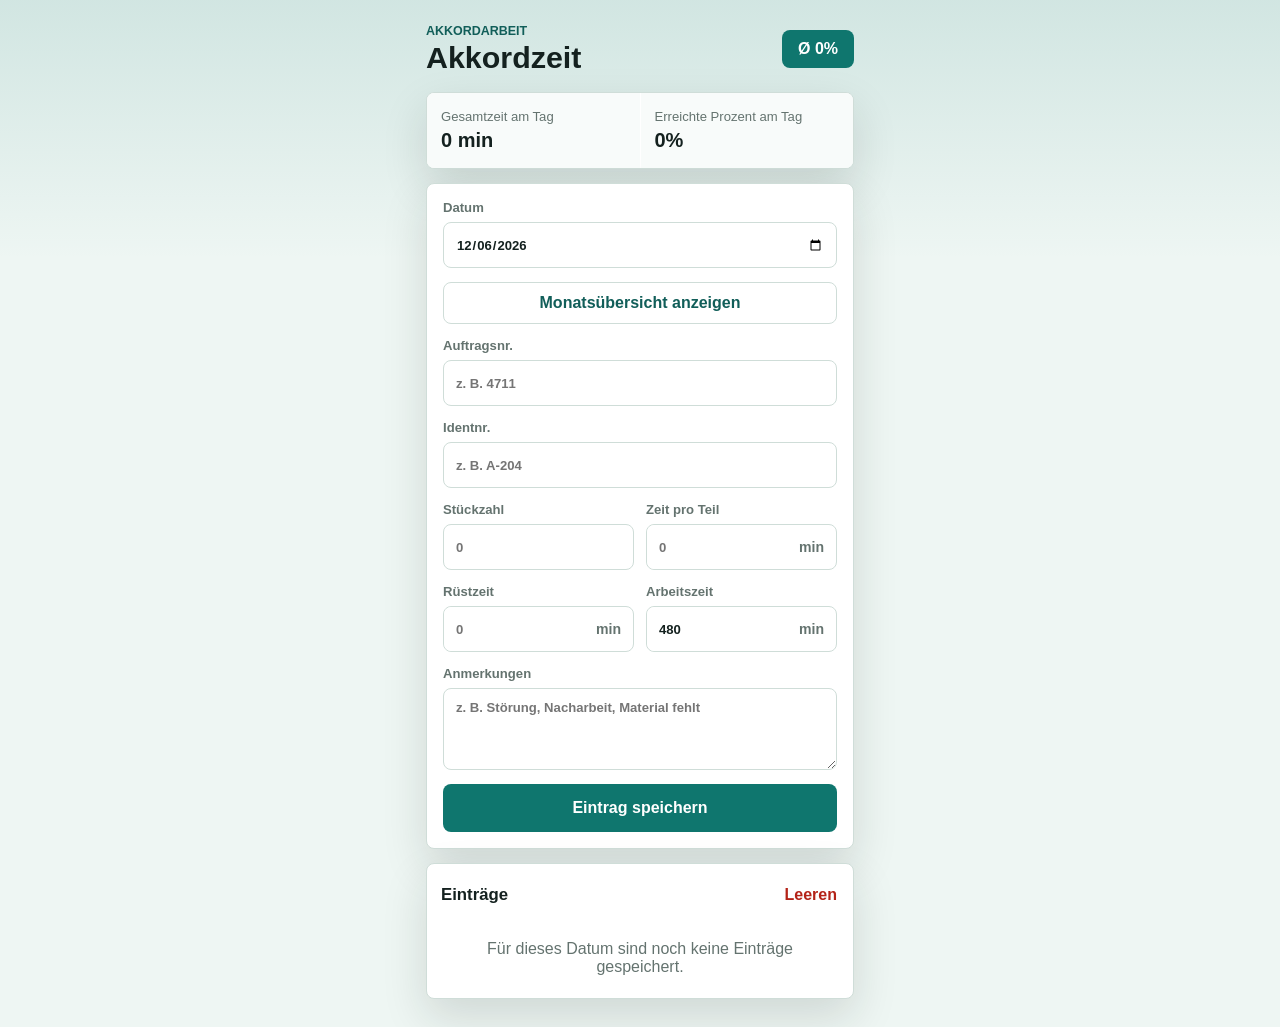
==== index.html @ b7f834a4 "Initial commit via Netlify [skip ci]" ====
<!doctype html>
<html lang="de">
  <head>
    <meta charset="utf-8">
    <meta name="viewport" content="width=device-width, initial-scale=1">
    <meta name="theme-color" content="#0f766e">
    <title>Akkordzeit</title>
    <link rel="manifest" href="manifest.webmanifest">
    <link rel="stylesheet" href="styles.css">
  </head>
  <body>
    <main class="app-shell">
      <header class="topbar">
        <div>
          <p class="eyebrow">Akkordarbeit</p>
          <h1>Akkordzeit</h1>
        </div>
        <output id="statusBadge" class="status-badge">Ø 0%</output>
      </header>

      <section class="summary" aria-label="Berechnung">
        <div>
          <span>Gesamtzeit am Tag</span>
          <strong id="totalTime">0 min</strong>
        </div>
        <div>
          <span>Erreichte Prozent am Tag</span>
          <strong id="percentage">0%</strong>
        </div>
      </section>

      <form id="workForm" class="entry-form">
        <label>
          Datum
          <input id="date" name="date" type="date" required>
        </label>

        <button type="button" id="calendarToggle" class="calendar-toggle" aria-expanded="false" aria-controls="calendarPanel">
          Monatsübersicht anzeigen
        </button>

        <section id="calendarPanel" class="calendar-panel is-collapsed" aria-label="Monatsübersicht">
          <div class="calendar-header">
            <button type="button" id="previousMonth" class="calendar-nav" aria-label="Vorheriger Monat">‹</button>
            <strong id="calendarTitle">Monat</strong>
            <button type="button" id="nextMonth" class="calendar-nav" aria-label="Nächster Monat">›</button>
          </div>
          <div class="calendar-weekdays" aria-hidden="true">
            <span>Mo</span>
            <span>Di</span>
            <span>Mi</span>
            <span>Do</span>
            <span>Fr</span>
            <span>Sa</span>
            <span>So</span>
          </div>
          <div id="calendarGrid" class="calendar-grid"></div>
        </section>

        <label>
          Auftragsnr.
          <input id="orderNumber" name="orderNumber" type="text" inputmode="numeric" autocomplete="off" placeholder="z. B. 4711">
        </label>

        <label>
          Identnr.
          <input id="identNumber" name="identNumber" type="text" autocomplete="off" placeholder="z. B. A-204">
        </label>

        <div class="field-row">
          <label>
            Stückzahl
            <input id="quantity" name="quantity" type="number" min="0" step="1" inputmode="numeric" placeholder="0">
          </label>

          <label>
            Zeit pro Teil
            <div class="unit-input">
              <input id="timePerPart" name="timePerPart" type="number" min="0" step="0.01" inputmode="decimal" placeholder="0">
              <span>min</span>
            </div>
          </label>
        </div>

        <div class="field-row">
          <label>
            Rüstzeit
            <div class="unit-input">
              <input id="setupTime" name="setupTime" type="number" min="0" step="0.01" inputmode="decimal" placeholder="0">
              <span>min</span>
            </div>
          </label>

          <label>
            Arbeitszeit
            <div class="unit-input">
              <input id="availableTime" name="availableTime" type="number" min="0" step="1" inputmode="numeric" value="480">
              <span>min</span>
            </div>
          </label>
        </div>

        <label>
          Anmerkungen
          <textarea id="notes" name="notes" rows="3" placeholder="z. B. Störung, Nacharbeit, Material fehlt"></textarea>
        </label>

        <button type="button" id="saveEntry" class="primary-action">Eintrag speichern</button>
      </form>

      <section class="history-section" aria-label="Gespeicherte Einträge">
        <div class="section-heading">
          <h2>Einträge</h2>
          <button type="button" id="clearEntries" class="text-action">Leeren</button>
        </div>
        <ol id="entryList" class="entry-list"></ol>
      </section>
    </main>

    <script src="app.js"></script>
  </body>
</html>
---- styles.css ----
:root {
  color-scheme: light;
  --bg: #eef6f3;
  --panel: #ffffff;
  --text: #14211f;
  --muted: #64736f;
  --line: #cfddd8;
  --brand: #0f766e;
  --brand-strong: #115e59;
  --accent: #f59e0b;
  --danger: #b42318;
  --shadow: 0 18px 45px rgba(20, 33, 31, 0.14);
}

* {
  box-sizing: border-box;
}

body {
  margin: 0;
  min-height: 100vh;
  background:
    linear-gradient(180deg, rgba(15, 118, 110, 0.13), transparent 260px),
    var(--bg);
  color: var(--text);
  font-family: Arial, Helvetica, sans-serif;
}

button,
input,
textarea {
  font: inherit;
}

.app-shell {
  width: min(100%, 460px);
  min-height: 100vh;
  margin: 0 auto;
  padding: 20px 16px 28px;
}

.topbar {
  display: flex;
  align-items: center;
  justify-content: space-between;
  gap: 16px;
  padding: 4px 0 18px;
}

.eyebrow {
  margin: 0 0 3px;
  color: var(--brand-strong);
  font-size: 0.78rem;
  font-weight: 700;
  text-transform: uppercase;
}

h1,
h2,
p {
  margin: 0;
}

h1 {
  font-size: 1.9rem;
  line-height: 1.1;
}

h2 {
  font-size: 1.05rem;
}

.status-badge {
  flex: 0 0 auto;
  min-width: 72px;
  padding: 10px 12px;
  border-radius: 8px;
  background: var(--brand);
  color: #fff;
  font-weight: 800;
  text-align: center;
}

.summary,
.entry-form,
.history-section {
  border: 1px solid var(--line);
  border-radius: 8px;
  background: var(--panel);
  box-shadow: var(--shadow);
}

.summary {
  display: grid;
  grid-template-columns: 1fr 1fr;
  gap: 1px;
  overflow: hidden;
  margin-bottom: 14px;
}

.summary div {
  display: grid;
  gap: 5px;
  padding: 16px 14px;
  background: #f8fbfa;
}

.summary span,
label,
.entry-meta {
  color: var(--muted);
  font-size: 0.82rem;
}

.summary strong {
  font-size: 1.25rem;
}

.entry-form {
  display: grid;
  gap: 14px;
  padding: 16px;
}

label {
  display: grid;
  gap: 7px;
  font-weight: 700;
}

input {
  width: 100%;
  min-height: 46px;
  border: 1px solid var(--line);
  border-radius: 8px;
  background: #fff;
  color: var(--text);
  padding: 11px 12px;
  outline: none;
}

textarea {
  width: 100%;
  min-height: 82px;
  resize: vertical;
  border: 1px solid var(--line);
  border-radius: 8px;
  background: #fff;
  color: var(--text);
  padding: 11px 12px;
  outline: none;
}

input:focus,
textarea:focus {
  border-color: var(--brand);
  box-shadow: 0 0 0 3px rgba(15, 118, 110, 0.16);
}

.field-row {
  display: grid;
  grid-template-columns: 1fr 1fr;
  gap: 12px;
}

.calendar-panel {
  display: grid;
  gap: 10px;
  border: 1px solid var(--line);
  border-radius: 8px;
  padding: 12px;
  background: #f8fbfa;
}

.calendar-toggle {
  min-height: 42px;
  border: 1px solid var(--line);
  border-radius: 8px;
  background: #fff;
  color: var(--brand-strong);
  cursor: pointer;
  font-weight: 800;
}

.calendar-panel.is-collapsed {
  display: none;
}

.calendar-header,
.calendar-weekdays,
.calendar-grid {
  display: grid;
  grid-template-columns: repeat(7, 1fr);
  gap: 6px;
}

.calendar-header {
  grid-template-columns: 40px 1fr 40px;
  align-items: center;
}

.calendar-header strong {
  text-align: center;
  text-transform: capitalize;
}

.calendar-nav,
.calendar-day {
  border: 1px solid var(--line);
  border-radius: 8px;
  background: #fff;
  color: var(--text);
  cursor: pointer;
  font-weight: 800;
}

.calendar-nav {
  min-height: 36px;
  font-size: 1.2rem;
}

.calendar-weekdays span {
  color: var(--muted);
  font-size: 0.72rem;
  font-weight: 800;
  text-align: center;
}

.calendar-day,
.calendar-spacer {
  aspect-ratio: 1;
  min-width: 0;
}

.calendar-day.has-entries {
  border-color: var(--accent);
  background: #fff4d6;
  color: #6f4b00;
}

.calendar-day.is-selected {
  border-color: var(--brand);
  background: var(--brand);
  color: #fff;
}

.unit-input {
  display: grid;
  grid-template-columns: 1fr auto;
  align-items: center;
  border: 1px solid var(--line);
  border-radius: 8px;
  background: #fff;
}

.unit-input:focus-within {
  border-color: var(--brand);
  box-shadow: 0 0 0 3px rgba(15, 118, 110, 0.16);
}

.unit-input input {
  min-height: 44px;
  border: 0;
  box-shadow: none;
}

.unit-input span {
  padding-right: 12px;
  color: var(--muted);
  font-size: 0.88rem;
}

.primary-action,
.text-action {
  border: 0;
  border-radius: 8px;
  cursor: pointer;
  font-weight: 800;
}

.primary-action {
  min-height: 48px;
  background: var(--brand);
  color: #fff;
}

.primary-action:active {
  background: var(--brand-strong);
}

.history-section {
  margin-top: 14px;
  padding: 14px;
}

.section-heading {
  display: flex;
  align-items: center;
  justify-content: space-between;
  gap: 12px;
  margin-bottom: 10px;
}

.text-action {
  background: transparent;
  color: var(--danger);
  padding: 8px 2px;
}

.entry-list {
  display: grid;
  gap: 10px;
  margin: 0;
  padding: 0;
  list-style: none;
}

.entry-card {
  position: relative;
  display: grid;
  gap: 8px;
  border: 1px solid var(--line);
  border-radius: 8px;
  padding: 12px;
  background: #fbfdfc;
}

.entry-title {
  display: flex;
  justify-content: space-between;
  align-items: flex-start;
  gap: 10px;
  padding-right: 72px;
  font-weight: 800;
}

.entry-head {
  display: grid;
  gap: 3px;
  min-width: 0;
}

.entry-ident {
  color: var(--text);
  font-size: 1.08rem;
  line-height: 1.15;
  overflow-wrap: anywhere;
}

.entry-order {
  color: var(--muted);
  font-size: 0.85rem;
  font-weight: 700;
  overflow-wrap: anywhere;
}

.entry-percent {
  flex: 0 0 auto;
  color: var(--brand-strong);
}

.entry-note {
  border-left: 3px solid var(--accent);
  padding-left: 9px;
  color: var(--text);
  font-size: 0.9rem;
}

.delete-entry {
  position: absolute;
  top: 8px;
  right: 8px;
  border: 0;
  border-radius: 8px;
  background: #fee4e2;
  color: var(--danger);
  cursor: pointer;
  font-size: 0.78rem;
  font-weight: 800;
  padding: 7px 8px;
}

.empty-state {
  padding: 18px 4px 8px;
  color: var(--muted);
  text-align: center;
}

@media (max-width: 360px) {
  .app-shell {
    padding-inline: 12px;
  }

  .field-row,
  .summary {
    grid-template-columns: 1fr;
  }

  .calendar-panel {
    padding: 10px;
  }

  .calendar-header,
  .calendar-weekdays,
  .calendar-grid {
    gap: 4px;
  }
}
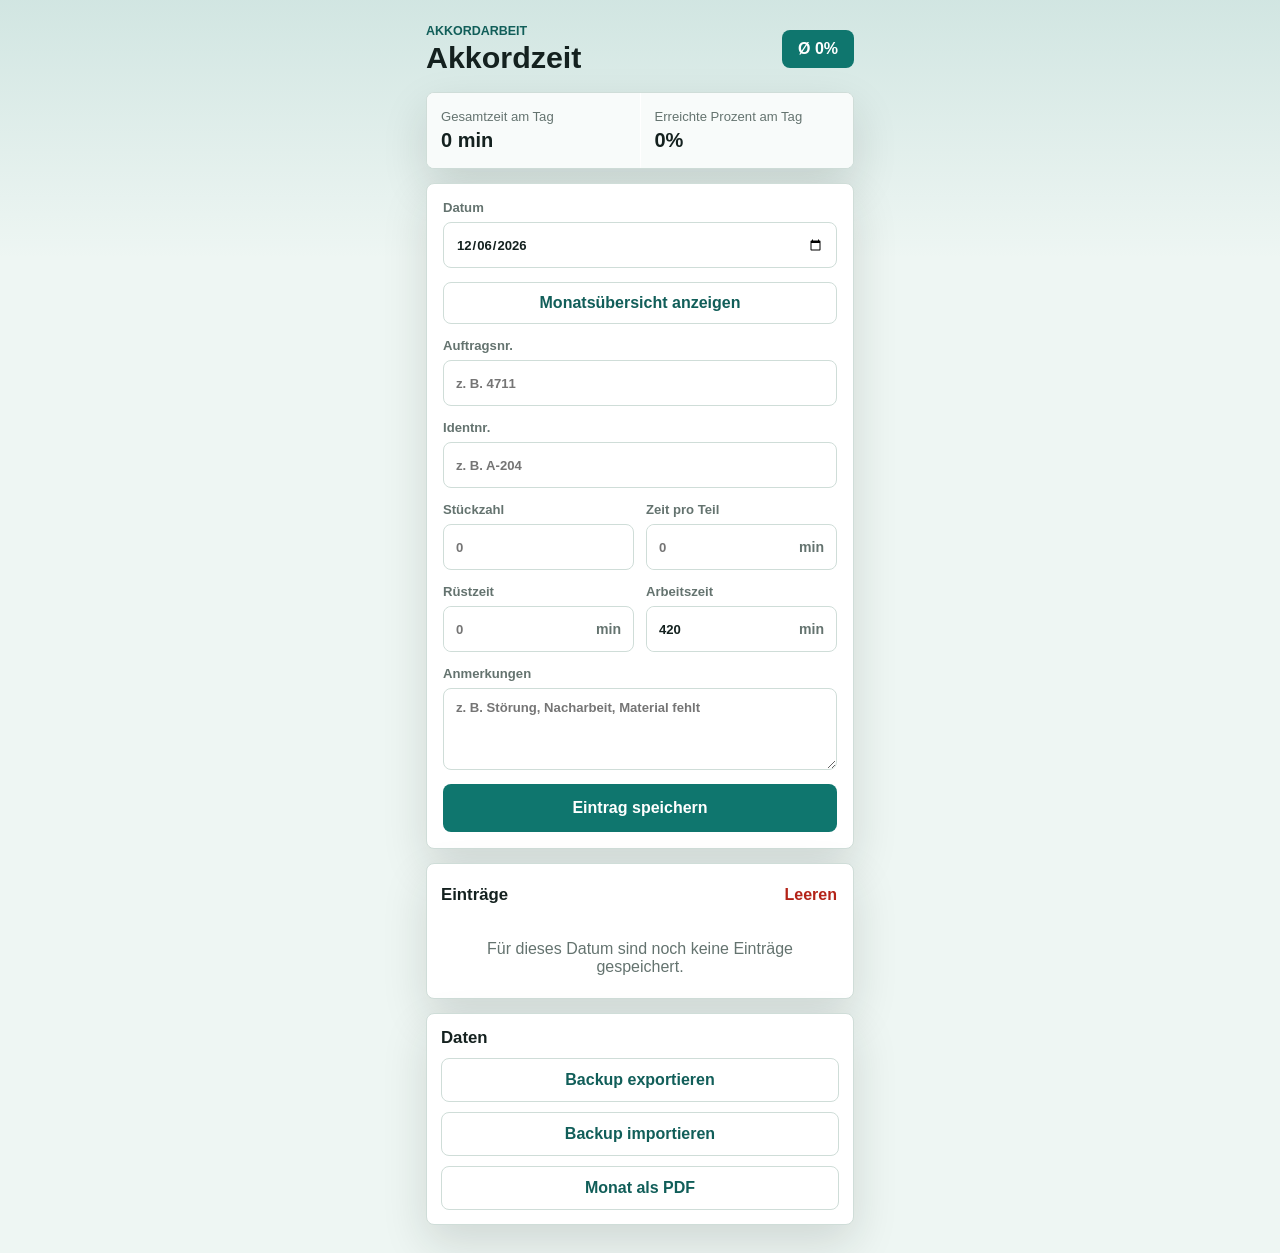
==== commit 30980804: "Add files via upload" ====
--- a/index.html
+++ b/index.html
@@ -94,7 +94,7 @@
           <label>
             Arbeitszeit
             <div class="unit-input">
-              <input id="availableTime" name="availableTime" type="number" min="0" step="1" inputmode="numeric" value="480">
+              <input id="availableTime" name="availableTime" type="number" min="0" step="1" inputmode="numeric" value="420">
               <span>min</span>
             </div>
           </label>
@@ -115,7 +115,21 @@
         </div>
         <ol id="entryList" class="entry-list"></ol>
       </section>
+
+      <section class="tools-section" aria-label="Daten und Export">
+        <div class="section-heading">
+          <h2>Daten</h2>
+        </div>
+        <div class="action-grid">
+          <button type="button" id="exportBackup" class="secondary-action">Backup exportieren</button>
+          <button type="button" id="importBackup" class="secondary-action">Backup importieren</button>
+          <button type="button" id="exportMonthPdf" class="secondary-action">Monat als PDF</button>
+        </div>
+        <input id="backupFile" class="file-import" type="file" accept="application/json,.json">
+      </section>
     </main>
+
+    <section id="printReport" class="print-report" aria-label="Monatsbericht"></section>
 
     <script src="app.js"></script>
   </body>
--- a/styles.css
+++ b/styles.css
@@ -83,7 +83,8 @@
 
 .summary,
 .entry-form,
-.history-section {
+.history-section,
+.tools-section {
   border: 1px solid var(--line);
   border-radius: 8px;
   background: var(--panel);
@@ -288,7 +289,8 @@
   background: var(--brand-strong);
 }
 
-.history-section {
+.history-section,
+.tools-section {
   margin-top: 14px;
   padding: 14px;
 }
@@ -307,6 +309,27 @@
   padding: 8px 2px;
 }
 
+.action-grid {
+  display: grid;
+  grid-template-columns: 1fr;
+  gap: 10px;
+}
+
+.secondary-action {
+  min-height: 44px;
+  border: 1px solid var(--line);
+  border-radius: 8px;
+  background: #fff;
+  color: var(--brand-strong);
+  cursor: pointer;
+  font-weight: 800;
+}
+
+.file-import,
+.print-report {
+  display: none;
+}
+
 .entry-list {
   display: grid;
   gap: 10px;
@@ -406,3 +429,69 @@
     gap: 4px;
   }
 }
+
+@media print {
+  body {
+    background: #fff;
+    color: #000;
+  }
+
+  .app-shell {
+    display: none;
+  }
+
+  .print-report {
+    display: block;
+    padding: 12mm;
+    font-family: Arial, Helvetica, sans-serif;
+  }
+
+  .print-report h1 {
+    margin: 0 0 10mm;
+    font-size: 18pt;
+  }
+
+  .report-summary {
+    display: grid;
+    grid-template-columns: repeat(4, 1fr);
+    gap: 4mm;
+    margin-bottom: 8mm;
+  }
+
+  .report-summary div {
+    border: 1px solid #999;
+    padding: 3mm;
+  }
+
+  .report-summary span {
+    display: block;
+    color: #444;
+    font-size: 8pt;
+  }
+
+  .report-summary strong {
+    display: block;
+    margin-top: 1mm;
+    font-size: 12pt;
+  }
+
+  .print-report table {
+    width: 100%;
+    border-collapse: collapse;
+    font-size: 8pt;
+  }
+
+  .print-report th,
+  .print-report td {
+    border: 1px solid #999;
+    padding: 2mm;
+    text-align: left;
+    vertical-align: top;
+  }
+
+  .print-report th,
+  .report-day-total {
+    background: #eee;
+    font-weight: 700;
+  }
+}
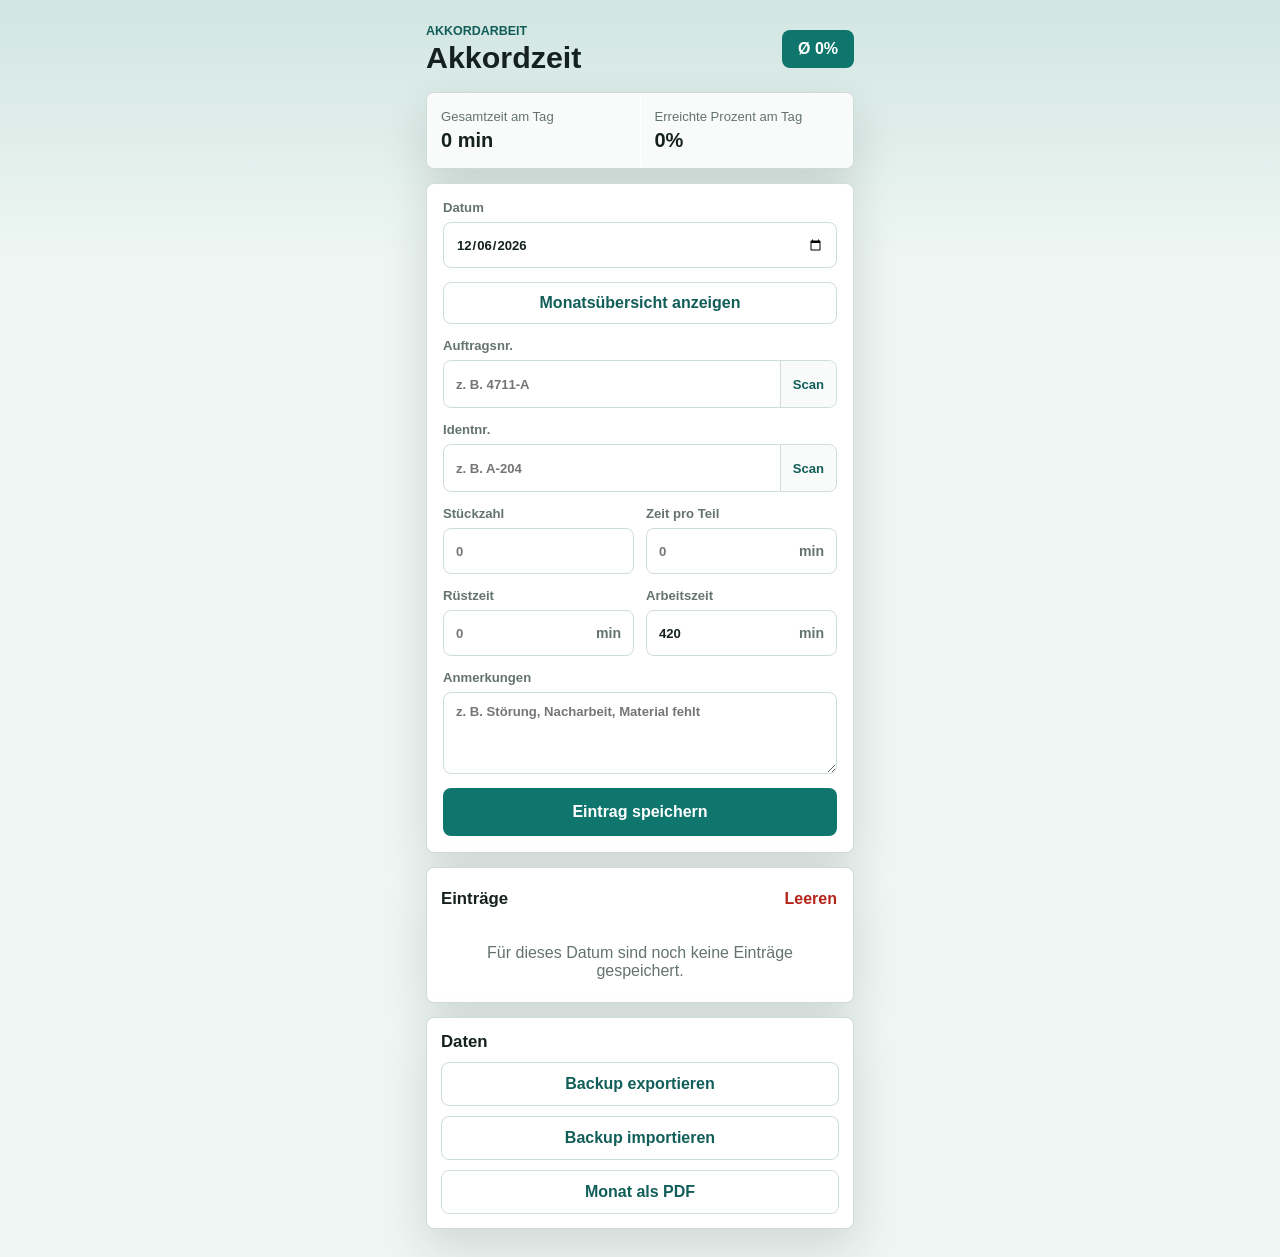
==== commit 3227dccd: "Add files via upload" ====
--- a/index.html
+++ b/index.html
@@ -59,12 +59,18 @@
 
         <label>
           Auftragsnr.
-          <input id="orderNumber" name="orderNumber" type="text" inputmode="numeric" autocomplete="off" placeholder="z. B. 4711">
+          <div class="scan-input">
+            <input id="orderNumber" name="orderNumber" type="text" autocomplete="off" placeholder="z. B. 4711-A">
+            <button type="button" class="scan-button" data-scan-target="orderNumber" aria-label="Auftragsnr. scannen">Scan</button>
+          </div>
         </label>
 
         <label>
           Identnr.
-          <input id="identNumber" name="identNumber" type="text" autocomplete="off" placeholder="z. B. A-204">
+          <div class="scan-input">
+            <input id="identNumber" name="identNumber" type="text" autocomplete="off" placeholder="z. B. A-204">
+            <button type="button" class="scan-button" data-scan-target="identNumber" aria-label="Identnr. scannen">Scan</button>
+          </div>
         </label>
 
         <div class="field-row">
@@ -131,6 +137,20 @@
 
     <section id="printReport" class="print-report" aria-label="Monatsbericht"></section>
 
+    <dialog id="scannerDialog" class="scanner-dialog">
+      <div class="scanner-box">
+        <div class="scanner-heading">
+          <h2 id="scannerTitle">Barcode scannen</h2>
+          <button type="button" id="closeScanner" class="scanner-close" aria-label="Scanner schließen">×</button>
+        </div>
+        <div class="scanner-view">
+          <video id="scannerVideo" autoplay muted playsinline></video>
+          <div class="scanner-frame"></div>
+        </div>
+        <p id="scannerStatus" class="scanner-status">Kamera wird gestartet...</p>
+      </div>
+    </dialog>
+
     <script src="app.js"></script>
   </body>
 </html>
--- a/styles.css
+++ b/styles.css
@@ -158,6 +158,37 @@
   box-shadow: 0 0 0 3px rgba(15, 118, 110, 0.16);
 }
 
+.scan-input {
+  display: grid;
+  grid-template-columns: 1fr auto;
+  align-items: center;
+  border: 1px solid var(--line);
+  border-radius: 8px;
+  background: #fff;
+}
+
+.scan-input:focus-within {
+  border-color: var(--brand);
+  box-shadow: 0 0 0 3px rgba(15, 118, 110, 0.16);
+}
+
+.scan-input input {
+  border: 0;
+  box-shadow: none;
+}
+
+.scan-button {
+  align-self: stretch;
+  border: 0;
+  border-left: 1px solid var(--line);
+  border-radius: 0 8px 8px 0;
+  background: #f8fbfa;
+  color: var(--brand-strong);
+  cursor: pointer;
+  font-weight: 800;
+  padding: 0 12px;
+}
+
 .field-row {
   display: grid;
   grid-template-columns: 1fr 1fr;
@@ -330,6 +361,72 @@
   display: none;
 }
 
+.scanner-dialog {
+  width: min(92vw, 430px);
+  border: 0;
+  border-radius: 8px;
+  padding: 0;
+  background: transparent;
+}
+
+.scanner-dialog::backdrop {
+  background: rgba(20, 33, 31, 0.58);
+}
+
+.scanner-box {
+  display: grid;
+  gap: 12px;
+  border-radius: 8px;
+  background: var(--panel);
+  padding: 14px;
+}
+
+.scanner-heading {
+  display: flex;
+  align-items: center;
+  justify-content: space-between;
+  gap: 12px;
+}
+
+.scanner-close {
+  width: 38px;
+  height: 38px;
+  border: 0;
+  border-radius: 8px;
+  background: #fee4e2;
+  color: var(--danger);
+  cursor: pointer;
+  font-size: 1.35rem;
+  font-weight: 800;
+}
+
+.scanner-view {
+  position: relative;
+  overflow: hidden;
+  border-radius: 8px;
+  background: #14211f;
+  aspect-ratio: 4 / 3;
+}
+
+.scanner-view video {
+  width: 100%;
+  height: 100%;
+  object-fit: cover;
+}
+
+.scanner-frame {
+  position: absolute;
+  inset: 28% 10%;
+  border: 3px solid var(--accent);
+  border-radius: 8px;
+  box-shadow: 0 0 0 999px rgba(20, 33, 31, 0.28);
+}
+
+.scanner-status {
+  color: var(--muted);
+  font-size: 0.9rem;
+}
+
 .entry-list {
   display: grid;
   gap: 10px;
@@ -428,12 +525,20 @@
   .calendar-grid {
     gap: 4px;
   }
+
+  .scan-button {
+    padding: 0 9px;
+  }
 }
 
 @media print {
+  @page {
+    margin: 10mm;
+  }
+
   body {
     background: #fff;
-    color: #000;
+    color: #14211f;
   }
 
   .app-shell {
@@ -442,37 +547,57 @@
 
   .print-report {
     display: block;
-    padding: 12mm;
+    padding: 0;
     font-family: Arial, Helvetica, sans-serif;
   }
 
-  .print-report h1 {
-    margin: 0 0 10mm;
-    font-size: 18pt;
+  .report-header {
+    margin-bottom: 7mm;
+    border-radius: 4mm;
+    background: #0f766e;
+    color: #fff;
+    padding: 7mm;
+  }
+
+  .report-header h1 {
+    margin: 0;
+    font-size: 20pt;
+    line-height: 1.1;
+  }
+
+  .report-header p {
+    margin: 2mm 0 0;
+    font-size: 11pt;
+    font-weight: 700;
+    text-transform: capitalize;
   }
 
   .report-summary {
     display: grid;
     grid-template-columns: repeat(4, 1fr);
-    gap: 4mm;
+    gap: 3mm;
     margin-bottom: 8mm;
   }
 
   .report-summary div {
-    border: 1px solid #999;
+    border: 1px solid #cfddd8;
+    border-radius: 3mm;
+    background: #f8fbfa;
     padding: 3mm;
   }
 
   .report-summary span {
     display: block;
-    color: #444;
+    color: #64736f;
     font-size: 8pt;
+    font-weight: 700;
   }
 
   .report-summary strong {
     display: block;
     margin-top: 1mm;
-    font-size: 12pt;
+    color: #115e59;
+    font-size: 13pt;
   }
 
   .print-report table {
@@ -483,15 +608,21 @@
 
   .print-report th,
   .print-report td {
-    border: 1px solid #999;
+    border: 1px solid #cfddd8;
     padding: 2mm;
     text-align: left;
     vertical-align: top;
   }
 
-  .print-report th,
+  .print-report th {
+    background: #115e59;
+    color: #fff;
+    font-weight: 700;
+  }
+
   .report-day-total {
-    background: #eee;
+    background: #fff4d6;
+    color: #14211f;
     font-weight: 700;
   }
 }
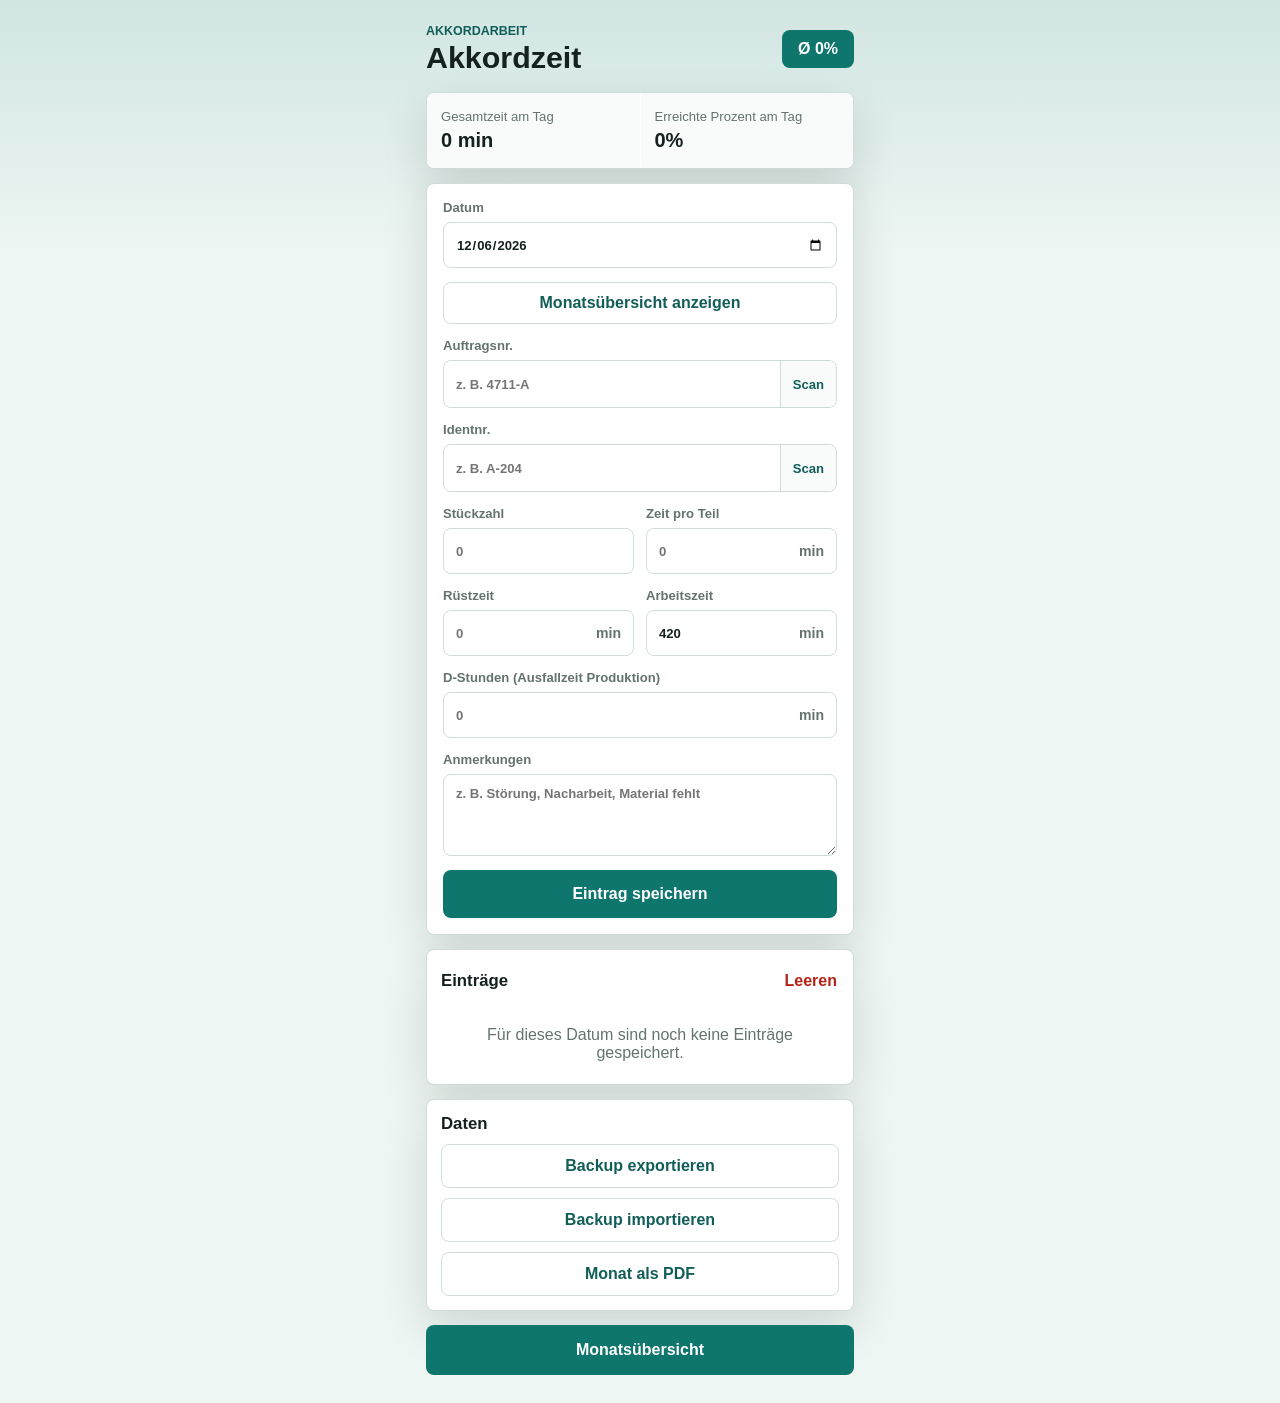
==== commit 00e5e225: "Add files via upload" ====
--- a/index.html
+++ b/index.html
@@ -6,6 +6,8 @@
     <meta name="theme-color" content="#0f766e">
     <title>Akkordzeit</title>
     <link rel="manifest" href="manifest.webmanifest">
+    <link rel="icon" type="image/png" sizes="192x192" href="icon-192.png">
+    <link rel="apple-touch-icon" sizes="180x180" href="apple-touch-icon.png">
     <link rel="stylesheet" href="styles.css">
   </head>
   <body>
@@ -107,6 +109,14 @@
         </div>
 
         <label>
+          D-Stunden (Ausfallzeit Produktion)
+          <div class="unit-input">
+            <input id="downtime" name="downtime" type="number" min="0" step="0.01" inputmode="decimal" placeholder="0">
+            <span>min</span>
+          </div>
+        </label>
+
+        <label>
           Anmerkungen
           <textarea id="notes" name="notes" rows="3" placeholder="z. B. Störung, Nacharbeit, Material fehlt"></textarea>
         </label>
@@ -133,6 +143,8 @@
         </div>
         <input id="backupFile" class="file-import" type="file" accept="application/json,.json">
       </section>
+
+      <a id="monthlyOverviewLink" class="monthly-overview-link" href="monthly.html">Monatsübersicht</a>
     </main>
 
     <section id="printReport" class="print-report" aria-label="Monatsbericht"></section>
@@ -148,6 +160,33 @@
           <div class="scanner-frame"></div>
         </div>
         <p id="scannerStatus" class="scanner-status">Kamera wird gestartet...</p>
+        <div id="scannerResult" class="scanner-result is-hidden">
+          <label>
+            Erkanntes Ergebnis
+            <input id="scannerResultValue" type="text" readonly>
+          </label>
+          <div class="scanner-actions">
+            <button type="button" id="rescanBarcode" class="secondary-action">Erneut scannen</button>
+            <button type="button" id="confirmBarcode" class="primary-action">Übernehmen</button>
+          </div>
+        </div>
+      </div>
+    </dialog>
+
+    <dialog id="noteEditorDialog" class="editor-dialog">
+      <div class="editor-box">
+        <div class="scanner-heading">
+          <h2>Anmerkung bearbeiten</h2>
+          <button type="button" id="closeNoteEditor" class="scanner-close" aria-label="Bearbeiten schließen">×</button>
+        </div>
+        <label>
+          Anmerkung
+          <textarea id="noteEditorValue" rows="5" placeholder="Anmerkung eingeben"></textarea>
+        </label>
+        <div class="editor-actions">
+          <button type="button" id="cancelNoteEdit" class="secondary-action">Abbrechen</button>
+          <button type="button" id="saveNoteEdit" class="primary-action">Speichern</button>
+        </div>
       </div>
     </dialog>
 
--- a/styles.css
+++ b/styles.css
@@ -356,6 +356,231 @@
   font-weight: 800;
 }
 
+.monthly-overview-link {
+  display: grid;
+  place-items: center;
+  min-height: 50px;
+  margin-top: 14px;
+  border-radius: 8px;
+  background: var(--brand);
+  color: #fff;
+  font-weight: 800;
+  text-decoration: none;
+}
+
+.monthly-page {
+  width: min(100%, 920px);
+}
+
+.monthly-topbar {
+  align-items: flex-start;
+}
+
+.back-link {
+  display: grid;
+  place-items: center;
+  min-height: 40px;
+  border: 1px solid var(--line);
+  border-radius: 8px;
+  background: #fff;
+  color: var(--brand-strong);
+  font-weight: 800;
+  padding: 0 12px;
+  text-decoration: none;
+}
+
+.month-controls,
+.chart-section {
+  border: 1px solid var(--line);
+  border-radius: 8px;
+  background: var(--panel);
+  box-shadow: var(--shadow);
+}
+
+.month-controls {
+  display: grid;
+  grid-template-columns: 2fr 1fr;
+  gap: 12px;
+  padding: 14px;
+}
+
+.month-controls select {
+  width: 100%;
+  min-height: 46px;
+  border: 1px solid var(--line);
+  border-radius: 8px;
+  background: #fff;
+  color: var(--text);
+  padding: 10px 12px;
+}
+
+.month-summary {
+  display: grid;
+  grid-template-columns: repeat(4, 1fr);
+  gap: 1px;
+  overflow: hidden;
+  margin: 14px 0;
+  border: 1px solid var(--line);
+  border-radius: 8px;
+  background: var(--line);
+  box-shadow: var(--shadow);
+}
+
+.month-summary div {
+  display: grid;
+  gap: 5px;
+  background: #f8fbfa;
+  padding: 14px;
+}
+
+.month-summary span {
+  color: var(--muted);
+  font-size: 0.78rem;
+  font-weight: 700;
+}
+
+.month-summary strong {
+  color: var(--brand-strong);
+  font-size: 1.2rem;
+}
+
+.chart-section {
+  padding: 14px;
+}
+
+.chart-heading {
+  display: flex;
+  align-items: center;
+  justify-content: space-between;
+  gap: 14px;
+  margin-bottom: 14px;
+}
+
+.chart-legend {
+  display: flex;
+  flex-wrap: wrap;
+  gap: 12px;
+  color: var(--muted);
+  font-size: 0.78rem;
+  font-weight: 700;
+}
+
+.legend-item {
+  display: inline-flex;
+  align-items: center;
+  gap: 5px;
+}
+
+.legend-swatch {
+  width: 12px;
+  height: 12px;
+  border-radius: 3px;
+}
+
+.legend-production {
+  background: var(--brand);
+}
+
+.legend-setup {
+  background: var(--accent);
+}
+
+.legend-downtime {
+  background: #9f4b3f;
+}
+
+.chart-scroll {
+  overflow-x: auto;
+  padding: 24px 4px 4px;
+}
+
+.bar-chart {
+  display: flex;
+  align-items: flex-end;
+  gap: 10px;
+  min-width: max-content;
+  height: 310px;
+  border-bottom: 1px solid var(--line);
+  background: repeating-linear-gradient(
+    to top,
+    transparent 0,
+    transparent 59px,
+    rgba(207, 221, 216, 0.65) 60px
+  );
+  padding: 0 10px;
+}
+
+.chart-column {
+  display: grid;
+  grid-template-rows: 1fr auto;
+  width: 48px;
+  height: 100%;
+}
+
+.bar-area {
+  position: relative;
+  display: flex;
+  flex-direction: column;
+  justify-content: flex-end;
+  min-height: 0;
+}
+
+.bar-value {
+  position: absolute;
+  bottom: calc(var(--bar-height) + 5px);
+  left: 50%;
+  color: var(--brand-strong);
+  font-size: 0.72rem;
+  font-weight: 800;
+  transform: translateX(-50%);
+  white-space: nowrap;
+}
+
+.stacked-bar {
+  display: flex;
+  flex-direction: column;
+  width: 32px;
+  height: var(--bar-height);
+  min-height: 2px;
+  margin: 0 auto;
+  overflow: hidden;
+  border-radius: 5px 5px 0 0;
+  background: #e4eeeb;
+}
+
+.bar-production {
+  flex: 0 0 auto;
+  background: var(--brand);
+}
+
+.bar-setup,
+.bar-downtime {
+  flex: 0 0 auto;
+}
+
+.bar-setup {
+  background: var(--accent);
+}
+
+.bar-downtime {
+  background: #9f4b3f;
+}
+
+.bar-date {
+  min-height: 34px;
+  padding-top: 7px;
+  color: var(--muted);
+  font-size: 0.72rem;
+  font-weight: 800;
+  text-align: center;
+}
+
+.chart-empty {
+  padding: 54px 12px;
+  color: var(--muted);
+  text-align: center;
+}
+
 .file-import,
 .print-report {
   display: none;
@@ -427,6 +652,29 @@
   font-size: 0.9rem;
 }
 
+.scanner-result {
+  display: grid;
+  gap: 12px;
+  border-top: 1px solid var(--line);
+  padding-top: 12px;
+}
+
+.scanner-result.is-hidden {
+  display: none;
+}
+
+.scanner-result input {
+  color: var(--brand-strong);
+  font-size: 1.08rem;
+  font-weight: 800;
+}
+
+.scanner-actions {
+  display: grid;
+  grid-template-columns: 1fr 1fr;
+  gap: 10px;
+}
+
 .entry-list {
   display: grid;
   gap: 10px;
@@ -450,7 +698,6 @@
   justify-content: space-between;
   align-items: flex-start;
   gap: 10px;
-  padding-right: 72px;
   font-weight: 800;
 }
 
@@ -486,18 +733,69 @@
   font-size: 0.9rem;
 }
 
+.entry-downtime-title {
+  color: #9f4b3f;
+  font-size: 1.08rem;
+}
+
+.entry-downtime-value {
+  color: var(--text);
+  font-size: 1rem;
+  font-weight: 800;
+}
+
+.entry-actions {
+  display: flex;
+  justify-content: flex-end;
+  gap: 8px;
+  border-top: 1px solid var(--line);
+  padding-top: 8px;
+}
+
+.edit-entry,
 .delete-entry {
-  position: absolute;
-  top: 8px;
-  right: 8px;
   border: 0;
   border-radius: 8px;
+  cursor: pointer;
+  font-size: 0.78rem;
+  font-weight: 800;
+  padding: 7px 8px;
+}
+
+.edit-entry {
+  background: #dff5ef;
+  color: var(--brand-strong);
+}
+
+.delete-entry {
   background: #fee4e2;
   color: var(--danger);
-  cursor: pointer;
-  font-size: 0.78rem;
-  font-weight: 800;
-  padding: 7px 8px;
+}
+
+.editor-dialog {
+  width: min(92vw, 430px);
+  border: 0;
+  border-radius: 8px;
+  padding: 0;
+  background: transparent;
+}
+
+.editor-dialog::backdrop {
+  background: rgba(20, 33, 31, 0.58);
+}
+
+.editor-box {
+  display: grid;
+  gap: 14px;
+  border-radius: 8px;
+  background: var(--panel);
+  padding: 14px;
+}
+
+.editor-actions {
+  display: grid;
+  grid-template-columns: 1fr 1fr;
+  gap: 10px;
 }
 
 .empty-state {
@@ -528,6 +826,17 @@
 
   .scan-button {
     padding: 0 9px;
+  }
+}
+
+@media (max-width: 600px) {
+  .month-summary {
+    grid-template-columns: 1fr;
+  }
+
+  .chart-heading {
+    align-items: flex-start;
+    flex-direction: column;
   }
 }
 
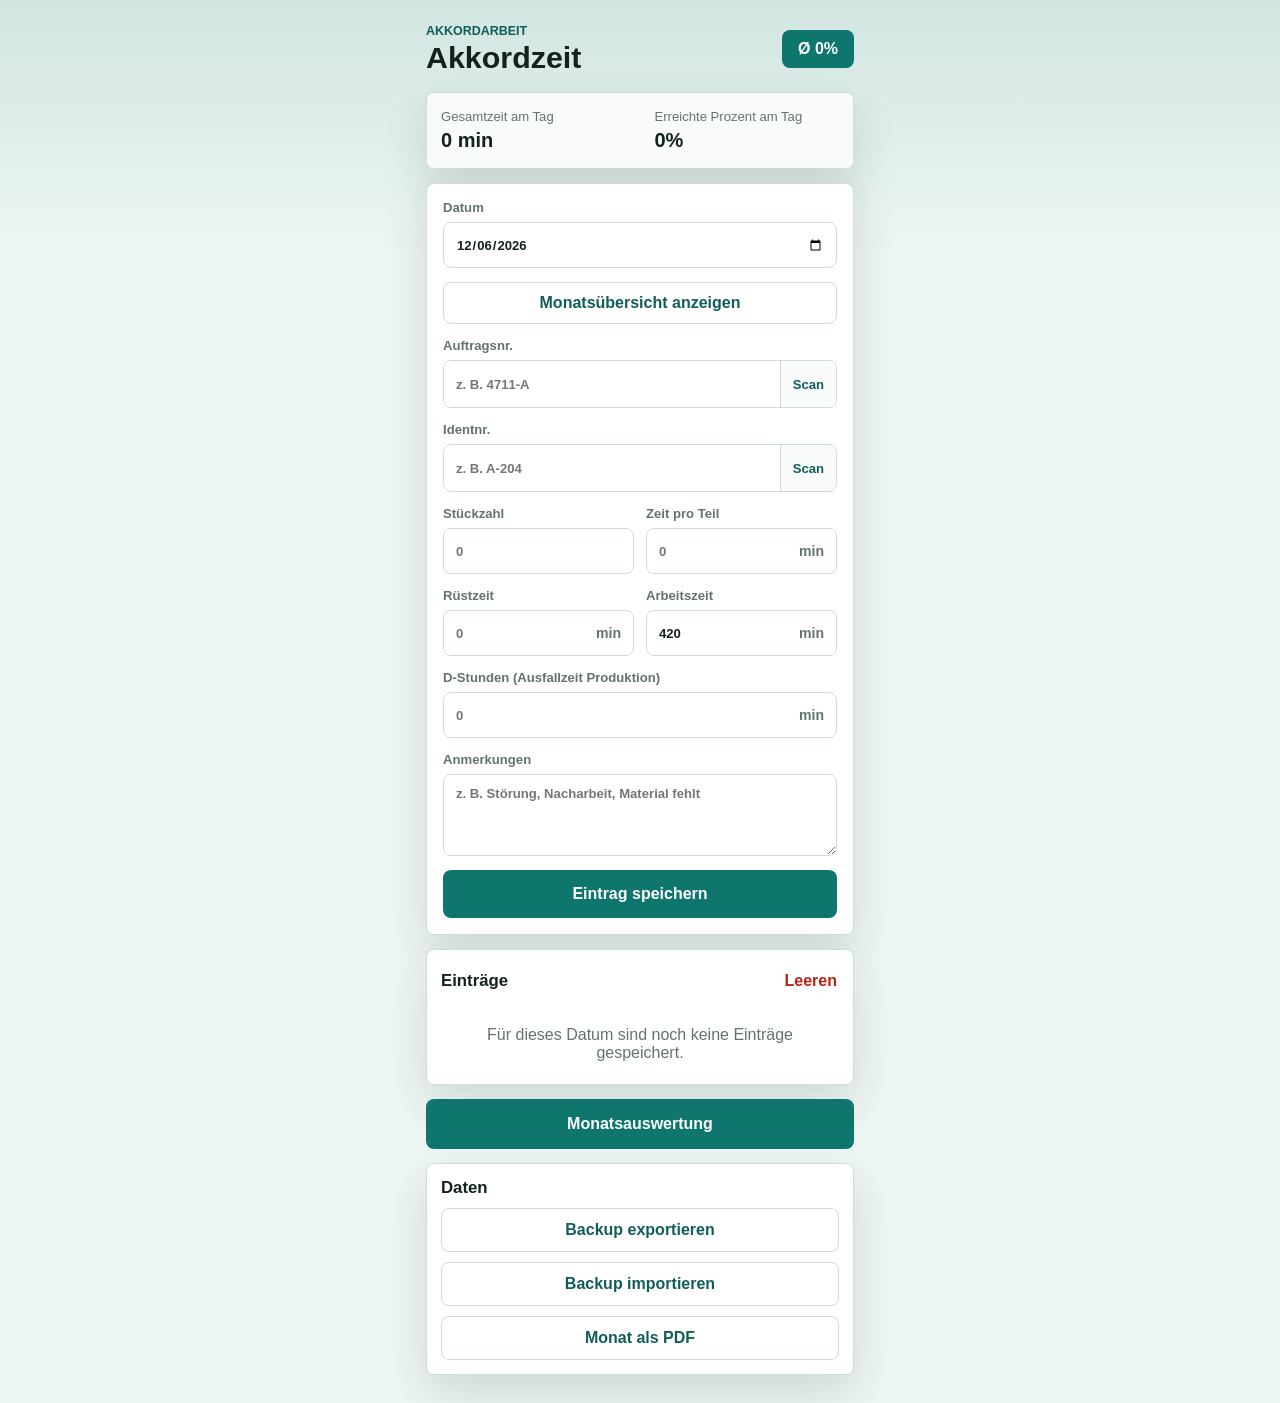
==== commit 6a3510d2: "Add files via upload" ====
--- a/index.html
+++ b/index.html
@@ -132,6 +132,8 @@
         <ol id="entryList" class="entry-list"></ol>
       </section>
 
+      <a id="monthlyOverviewLink" class="monthly-overview-link" href="monthly.html">Monatsauswertung</a>
+
       <section class="tools-section" aria-label="Daten und Export">
         <div class="section-heading">
           <h2>Daten</h2>
@@ -144,7 +146,6 @@
         <input id="backupFile" class="file-import" type="file" accept="application/json,.json">
       </section>
 
-      <a id="monthlyOverviewLink" class="monthly-overview-link" href="monthly.html">Monatsübersicht</a>
     </main>
 
     <section id="printReport" class="print-report" aria-label="Monatsbericht"></section>
@@ -190,6 +191,7 @@
       </div>
     </dialog>
 
+    <script src="vendor/zxing-browser.min.js"></script>
     <script src="app.js"></script>
   </body>
 </html>
--- a/styles.css
+++ b/styles.css
@@ -416,7 +416,7 @@
 
 .month-summary {
   display: grid;
-  grid-template-columns: repeat(4, 1fr);
+  grid-template-columns: repeat(3, 1fr);
   gap: 1px;
   overflow: hidden;
   margin: 14px 0;
@@ -442,6 +442,36 @@
 .month-summary strong {
   color: var(--brand-strong);
   font-size: 1.2rem;
+}
+
+.summary-average {
+  grid-column: 1;
+  grid-row: 1;
+}
+
+.summary-average-without-downtime {
+  grid-column: 1;
+  grid-row: 2;
+}
+
+.summary-active-days {
+  grid-column: 2;
+  grid-row: 1;
+}
+
+.summary-downtime {
+  grid-column: 2;
+  grid-row: 2;
+}
+
+.summary-production-time {
+  grid-column: 3;
+  grid-row: 1;
+}
+
+.summary-setup-time {
+  grid-column: 3;
+  grid-row: 2;
 }
 
 .chart-section {
@@ -834,6 +864,16 @@
     grid-template-columns: 1fr;
   }
 
+  .summary-average,
+  .summary-average-without-downtime,
+  .summary-active-days,
+  .summary-downtime,
+  .summary-production-time,
+  .summary-setup-time {
+    grid-column: auto;
+    grid-row: auto;
+  }
+
   .chart-heading {
     align-items: flex-start;
     flex-direction: column;
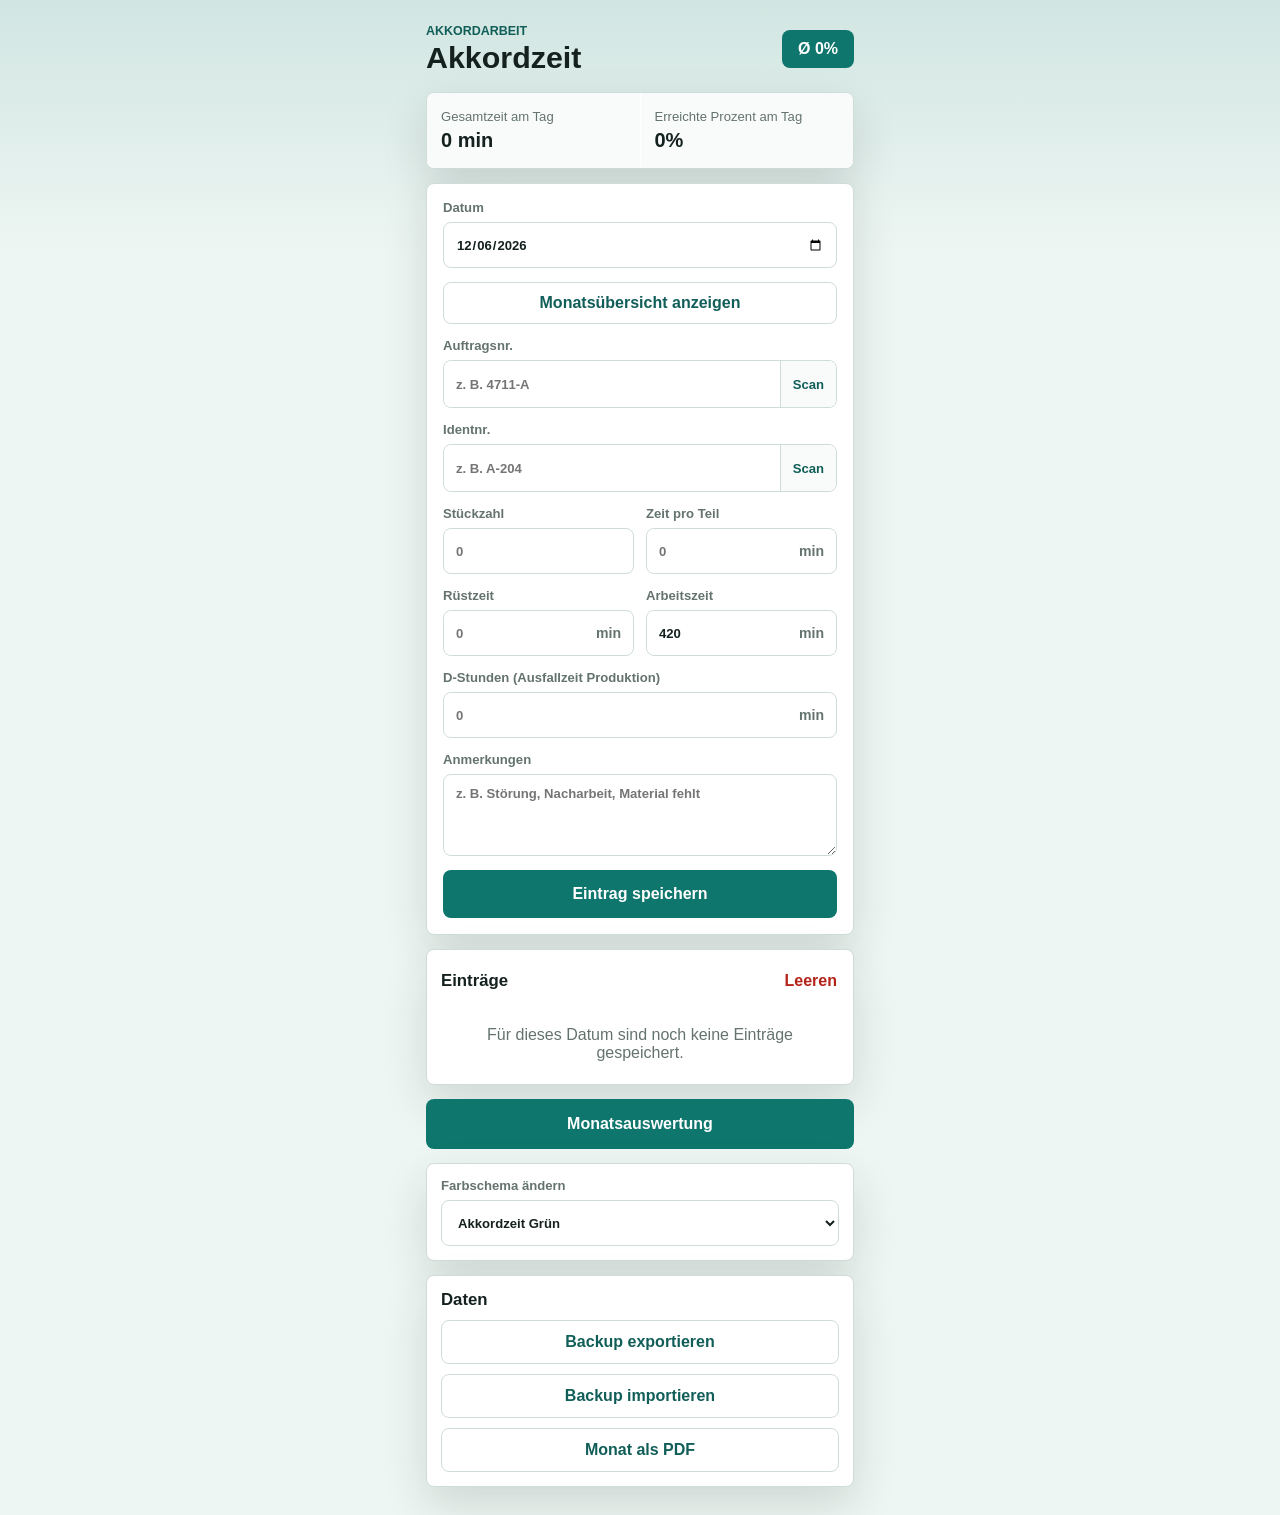
==== commit da64f7f2: "Add files via upload" ====
--- a/index.html
+++ b/index.html
@@ -134,6 +134,13 @@
 
       <a id="monthlyOverviewLink" class="monthly-overview-link" href="monthly.html">Monatsauswertung</a>
 
+      <section class="theme-section" aria-label="Farbschema ändern">
+        <label>
+          Farbschema ändern
+          <select id="colorSchemeSelect" name="colorScheme"></select>
+        </label>
+      </section>
+
       <section class="tools-section" aria-label="Daten und Export">
         <div class="section-heading">
           <h2>Daten</h2>
@@ -191,6 +198,7 @@
       </div>
     </dialog>
 
+    <script src="theme.js"></script>
     <script src="vendor/zxing-browser.min.js"></script>
     <script src="app.js"></script>
   </body>
--- a/styles.css
+++ b/styles.css
@@ -7,9 +7,122 @@
   --line: #cfddd8;
   --brand: #0f766e;
   --brand-strong: #115e59;
+  --brand-soft: rgba(15, 118, 110, 0.13);
+  --focus: rgba(15, 118, 110, 0.16);
   --accent: #f59e0b;
+  --accent-soft: #fff4d6;
+  --accent-text: #6f4b00;
+  --downtime: #9f4b3f;
   --danger: #b42318;
   --shadow: 0 18px 45px rgba(20, 33, 31, 0.14);
+}
+
+:root[data-theme="blue"] {
+  --bg: #eef4ff;
+  --panel: #ffffff;
+  --text: #122033;
+  --muted: #667085;
+  --line: #cdd7e8;
+  --brand: #2563eb;
+  --brand-strong: #1d4ed8;
+  --brand-soft: rgba(37, 99, 235, 0.13);
+  --focus: rgba(37, 99, 235, 0.16);
+  --accent: #f59e0b;
+  --accent-soft: #fff4d6;
+  --accent-text: #6f4b00;
+  --downtime: #9f4b3f;
+  --danger: #b42318;
+  --shadow: 0 18px 45px rgba(18, 32, 51, 0.13);
+}
+
+:root[data-theme="graphite"] {
+  --bg: #f1f5f4;
+  --panel: #ffffff;
+  --text: #18212b;
+  --muted: #667085;
+  --line: #d1d9dd;
+  --brand: #334155;
+  --brand-strong: #1f2937;
+  --brand-soft: rgba(51, 65, 85, 0.13);
+  --focus: rgba(51, 65, 85, 0.16);
+  --accent: #0f766e;
+  --accent-soft: #dff5ef;
+  --accent-text: #115e59;
+  --downtime: #a54836;
+  --danger: #b42318;
+  --shadow: 0 18px 45px rgba(24, 33, 43, 0.13);
+}
+
+:root[data-theme="wine"] {
+  --bg: #fff1f4;
+  --panel: #ffffff;
+  --text: #2b151c;
+  --muted: #76616a;
+  --line: #e8cbd4;
+  --brand: #9f1239;
+  --brand-strong: #881337;
+  --brand-soft: rgba(159, 18, 57, 0.13);
+  --focus: rgba(159, 18, 57, 0.16);
+  --accent: #f59e0b;
+  --accent-soft: #fff4d6;
+  --accent-text: #6f4b00;
+  --downtime: #7f1d1d;
+  --danger: #b42318;
+  --shadow: 0 18px 45px rgba(43, 21, 28, 0.13);
+}
+
+:root[data-theme="forest"] {
+  --bg: #edf7ef;
+  --panel: #ffffff;
+  --text: #14231a;
+  --muted: #607067;
+  --line: #c9dece;
+  --brand: #166534;
+  --brand-strong: #14532d;
+  --brand-soft: rgba(22, 101, 52, 0.13);
+  --focus: rgba(22, 101, 52, 0.16);
+  --accent: #d97706;
+  --accent-soft: #fff1d6;
+  --accent-text: #704200;
+  --downtime: #9f4b3f;
+  --danger: #b42318;
+  --shadow: 0 18px 45px rgba(20, 35, 26, 0.13);
+}
+
+:root[data-theme="violet"] {
+  --bg: #f5f1ff;
+  --panel: #ffffff;
+  --text: #241a32;
+  --muted: #6d637a;
+  --line: #d9cfea;
+  --brand: #7c3aed;
+  --brand-strong: #6d28d9;
+  --brand-soft: rgba(124, 58, 237, 0.13);
+  --focus: rgba(124, 58, 237, 0.16);
+  --accent: #14b8a6;
+  --accent-soft: #dff8f5;
+  --accent-text: #0f766e;
+  --downtime: #a54836;
+  --danger: #b42318;
+  --shadow: 0 18px 45px rgba(36, 26, 50, 0.13);
+}
+
+:root[data-theme="amber"] {
+  --bg: #fff7ed;
+  --panel: #ffffff;
+  --text: #2b2116;
+  --muted: #74695d;
+  --line: #ead7c4;
+  --brand: #b45309;
+  --brand-strong: #92400e;
+  --brand-soft: rgba(180, 83, 9, 0.13);
+  --focus: rgba(180, 83, 9, 0.16);
+  --accent: #0f766e;
+  --accent-soft: #dff5ef;
+  --accent-text: #115e59;
+  --downtime: #9f4b3f;
+  --danger: #b42318;
+  --shadow: 0 18px 45px rgba(43, 33, 22, 0.13);
 }
 
 * {
@@ -20,7 +133,7 @@
   margin: 0;
   min-height: 100vh;
   background:
-    linear-gradient(180deg, rgba(15, 118, 110, 0.13), transparent 260px),
+    linear-gradient(180deg, var(--brand-soft), transparent 260px),
     var(--bg);
   color: var(--text);
   font-family: Arial, Helvetica, sans-serif;
@@ -28,6 +141,7 @@
 
 button,
 input,
+select,
 textarea {
   font: inherit;
 }
@@ -84,6 +198,7 @@
 .summary,
 .entry-form,
 .history-section,
+.theme-section,
 .tools-section {
   border: 1px solid var(--line);
   border-radius: 8px;
@@ -140,6 +255,17 @@
   outline: none;
 }
 
+select {
+  width: 100%;
+  min-height: 46px;
+  border: 1px solid var(--line);
+  border-radius: 8px;
+  background: #fff;
+  color: var(--text);
+  padding: 11px 12px;
+  outline: none;
+}
+
 textarea {
   width: 100%;
   min-height: 82px;
@@ -153,9 +279,10 @@
 }
 
 input:focus,
+select:focus,
 textarea:focus {
   border-color: var(--brand);
-  box-shadow: 0 0 0 3px rgba(15, 118, 110, 0.16);
+  box-shadow: 0 0 0 3px var(--focus);
 }
 
 .scan-input {
@@ -169,7 +296,7 @@
 
 .scan-input:focus-within {
   border-color: var(--brand);
-  box-shadow: 0 0 0 3px rgba(15, 118, 110, 0.16);
+  box-shadow: 0 0 0 3px var(--focus);
 }
 
 .scan-input input {
@@ -266,8 +393,8 @@
 
 .calendar-day.has-entries {
   border-color: var(--accent);
-  background: #fff4d6;
-  color: #6f4b00;
+  background: var(--accent-soft);
+  color: var(--accent-text);
 }
 
 .calendar-day.is-selected {
@@ -287,7 +414,7 @@
 
 .unit-input:focus-within {
   border-color: var(--brand);
-  box-shadow: 0 0 0 3px rgba(15, 118, 110, 0.16);
+  box-shadow: 0 0 0 3px var(--focus);
 }
 
 .unit-input input {
@@ -321,9 +448,14 @@
 }
 
 .history-section,
+.theme-section,
 .tools-section {
   margin-top: 14px;
   padding: 14px;
+}
+
+.theme-section label {
+  color: var(--muted);
 }
 
 .section-heading {
@@ -516,7 +648,7 @@
 }
 
 .legend-downtime {
-  background: #9f4b3f;
+  background: var(--downtime);
 }
 
 .chart-scroll {
@@ -593,7 +725,7 @@
 }
 
 .bar-downtime {
-  background: #9f4b3f;
+  background: var(--downtime);
 }
 
 .bar-date {
@@ -764,7 +896,7 @@
 }
 
 .entry-downtime-title {
-  color: #9f4b3f;
+  color: var(--downtime);
   font-size: 1.08rem;
 }
 
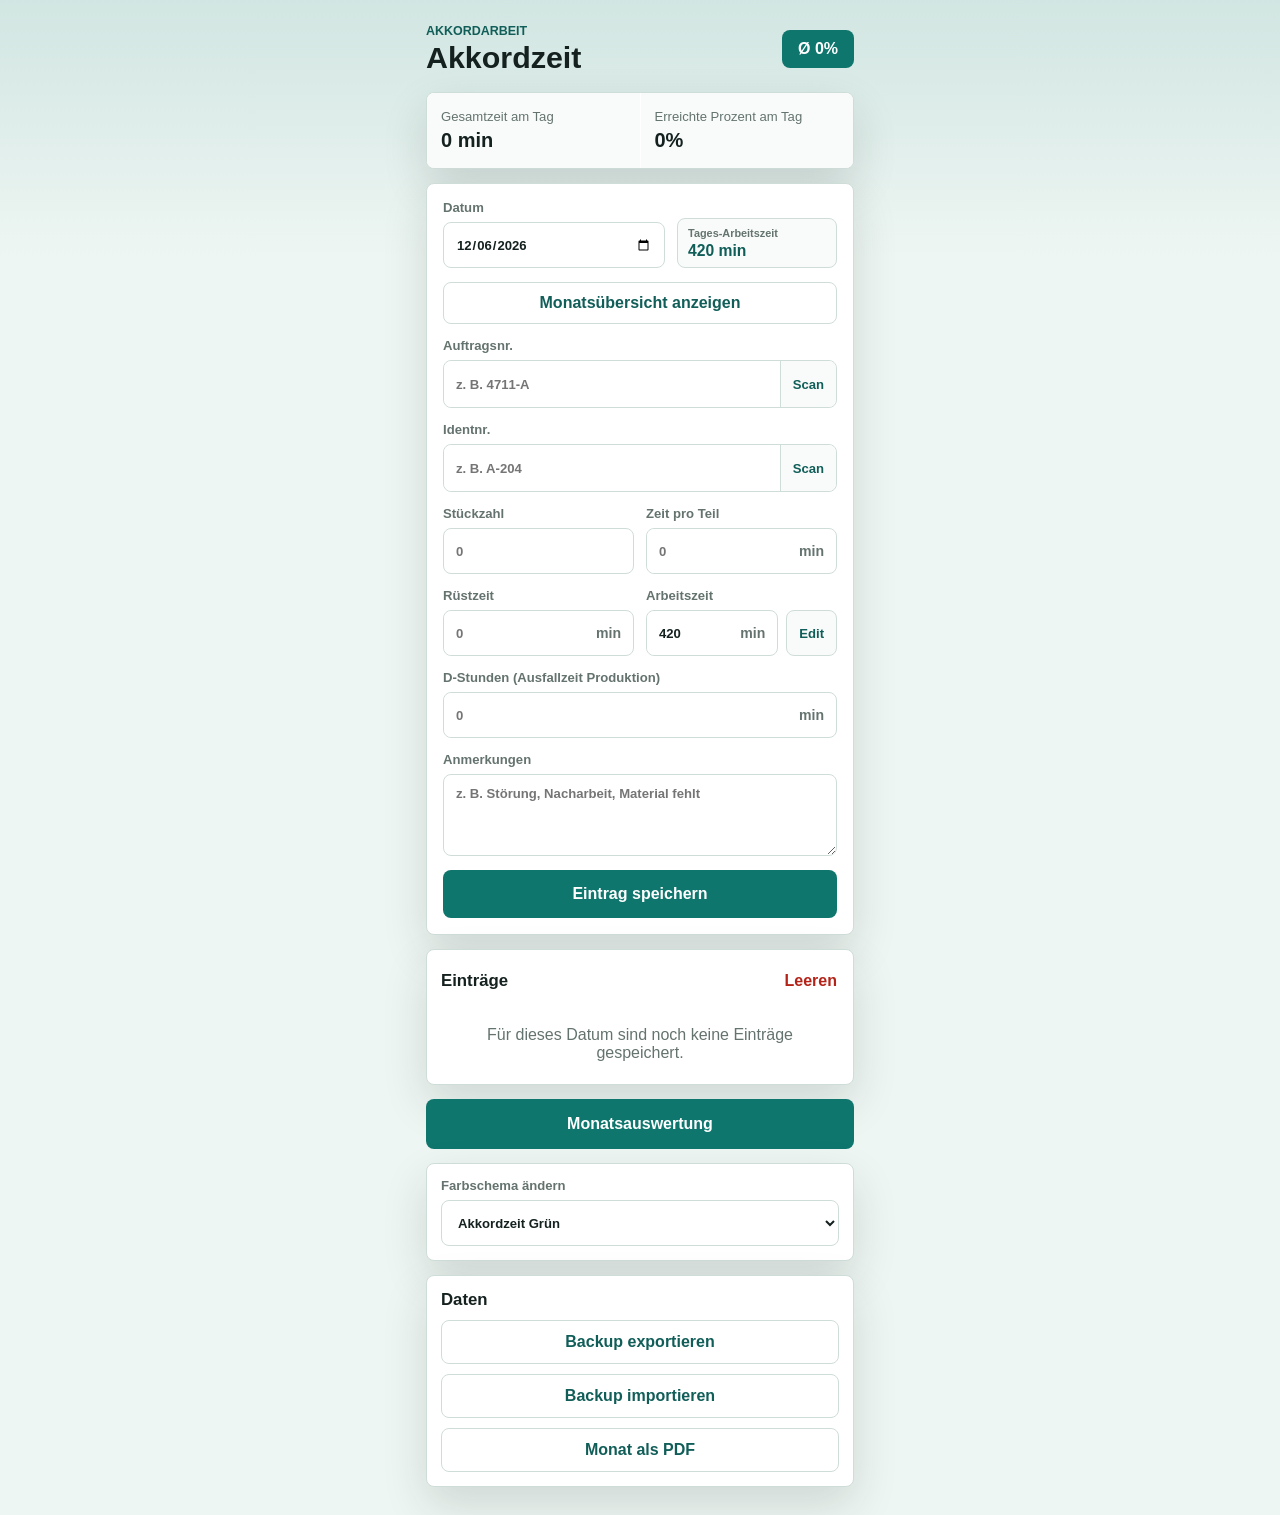
==== commit 3db874d7: "Add files via upload" ====
--- a/index.html
+++ b/index.html
@@ -32,10 +32,16 @@
       </section>
 
       <form id="workForm" class="entry-form">
-        <label>
-          Datum
-          <input id="date" name="date" type="date" required>
-        </label>
+        <div class="date-line">
+          <label>
+            Datum
+            <input id="date" name="date" type="date" required>
+          </label>
+          <output id="dailyAvailableTime" class="daily-available-time">
+            <span>Tages-Arbeitszeit</span>
+            <strong>420 min</strong>
+          </output>
+        </div>
 
         <button type="button" id="calendarToggle" class="calendar-toggle" aria-expanded="false" aria-controls="calendarPanel">
           Monatsübersicht anzeigen
@@ -101,9 +107,12 @@
 
           <label>
             Arbeitszeit
-            <div class="unit-input">
-              <input id="availableTime" name="availableTime" type="number" min="0" step="1" inputmode="numeric" value="420">
-              <span>min</span>
+            <div class="available-time-control">
+              <div class="unit-input">
+                <input id="availableTime" name="availableTime" type="number" min="0" step="1" inputmode="numeric" value="420">
+                <span>min</span>
+              </div>
+              <button type="button" id="applyAvailableTimeToDay" class="field-action">Edit</button>
             </div>
           </label>
         </div>
--- a/styles.css
+++ b/styles.css
@@ -322,6 +322,35 @@
   gap: 12px;
 }
 
+.date-line {
+  display: grid;
+  grid-template-columns: minmax(0, 1fr) minmax(118px, 0.72fr);
+  gap: 12px;
+  align-items: end;
+}
+
+.daily-available-time {
+  display: grid;
+  gap: 4px;
+  min-height: 46px;
+  border: 1px solid var(--line);
+  border-radius: 8px;
+  background: #f8fbfa;
+  color: var(--muted);
+  padding: 8px 10px;
+}
+
+.daily-available-time span {
+  font-size: 0.68rem;
+  font-weight: 800;
+}
+
+.daily-available-time strong {
+  color: var(--brand-strong);
+  font-size: 0.98rem;
+  line-height: 1.05;
+}
+
 .calendar-panel {
   display: grid;
   gap: 10px;
@@ -427,6 +456,12 @@
   padding-right: 12px;
   color: var(--muted);
   font-size: 0.88rem;
+}
+
+.available-time-control {
+  display: grid;
+  grid-template-columns: minmax(0, 1fr) auto;
+  gap: 8px;
 }
 
 .primary-action,
@@ -486,6 +521,18 @@
   color: var(--brand-strong);
   cursor: pointer;
   font-weight: 800;
+}
+
+.field-action {
+  min-height: 46px;
+  border: 1px solid var(--line);
+  border-radius: 8px;
+  background: #f8fbfa;
+  color: var(--brand-strong);
+  cursor: pointer;
+  font-size: 0.82rem;
+  font-weight: 800;
+  padding: 8px 12px;
 }
 
 .monthly-overview-link {
@@ -972,6 +1019,7 @@
   }
 
   .field-row,
+  .date-line,
   .summary {
     grid-template-columns: 1fr;
   }
